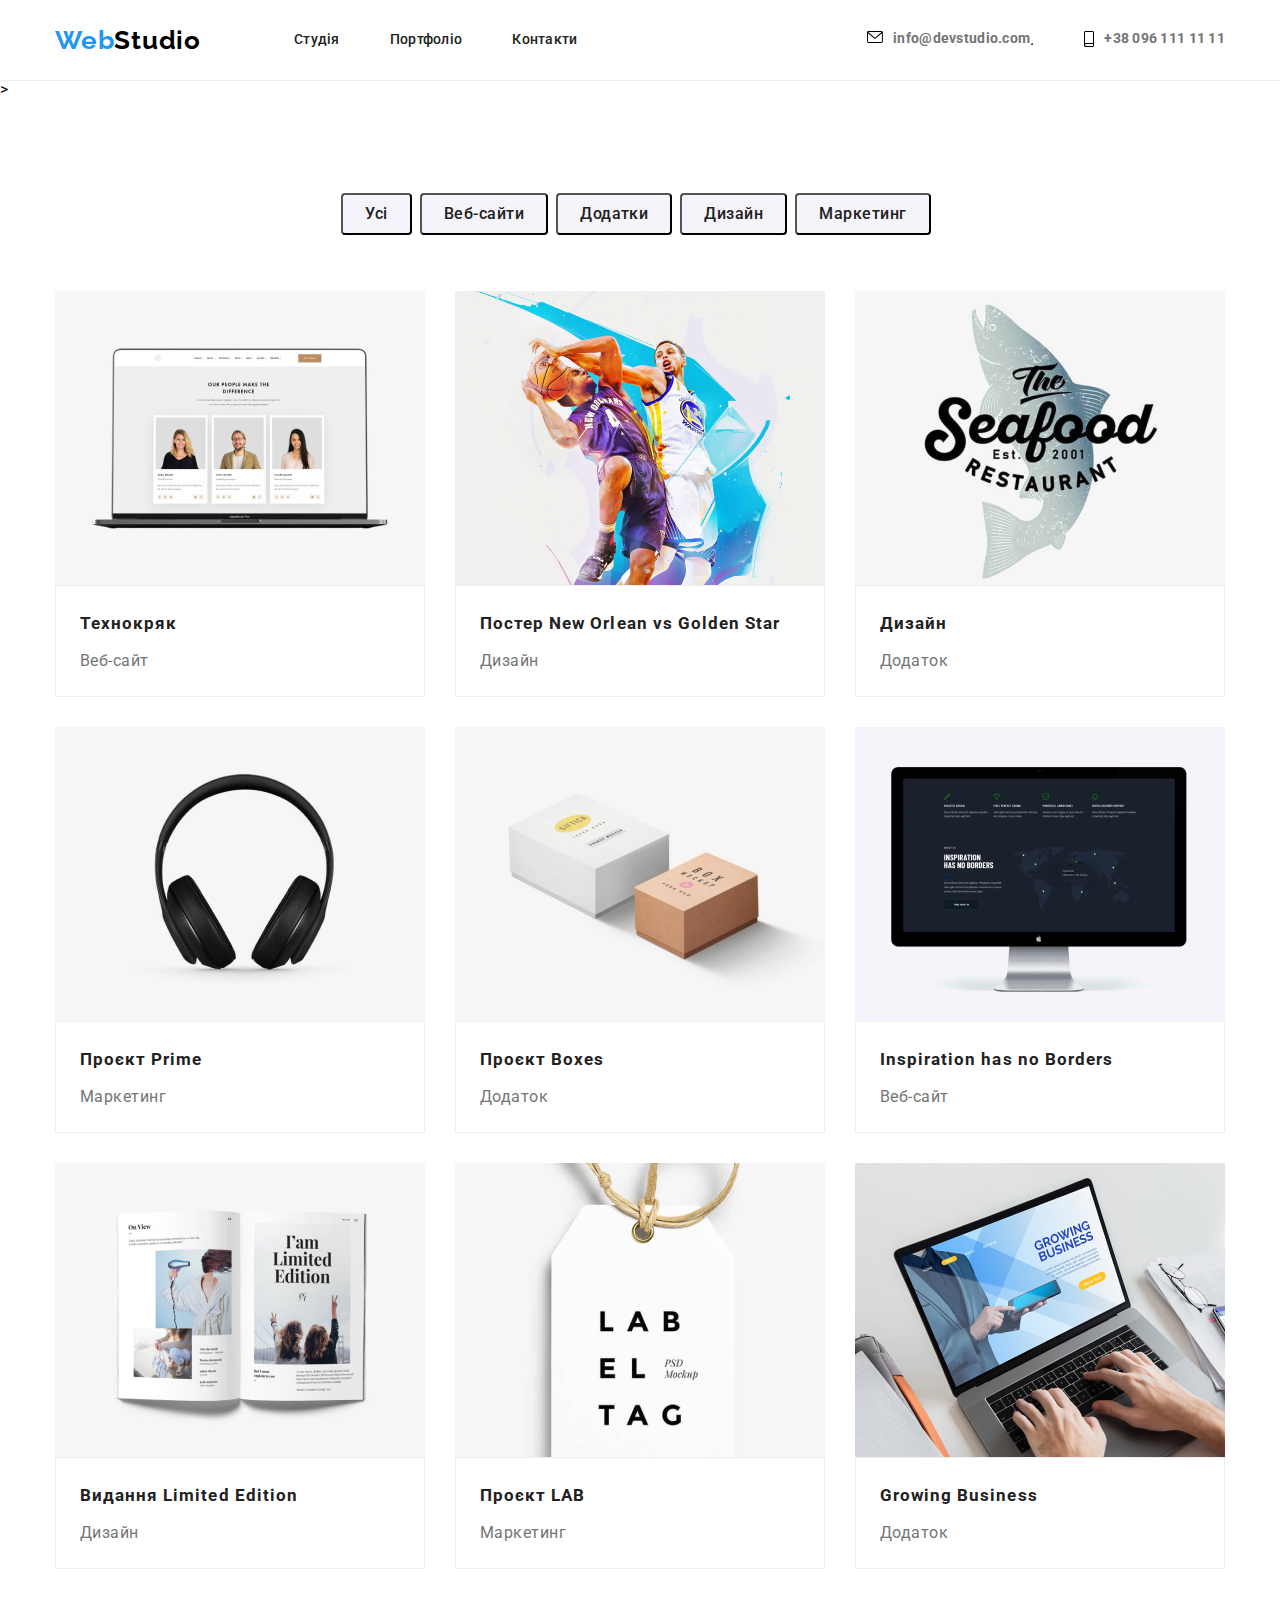
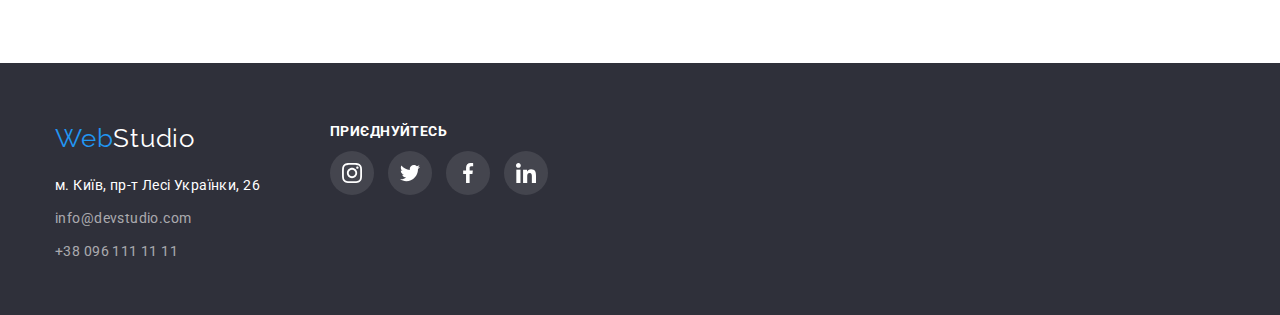
==== portfolio.html @ c585dab7 "ДЗ-5" ====
<!DOCTYPE html>
<html lang="uk">

<head>
    <meta charset="UTF-8">
    <meta http-equiv="X-UA-Compatible" content="IE=edge">
    <meta name="viewport" content="width=device-width, initial-scale=1.0">
    <title>Portfolio</title>
    <link rel="preconnect" href="https://fonts.googleapis.com">
    <link rel="preconnect" href="https://fonts.gstatic.com" crossorigin>
    <link href="https://fonts.googleapis.com/css2?family=Oleo+Script&family=Raleway:wght@700&family=Roboto:wght@400;500;700;900&display=swap" rel="stylesheet">
    <link rel="stylesheet" href="https://cdnjs.cloudflare.com/ajax/libs/modern-normalize/1.1.0/modern-normalize.min.css">
    <link rel="stylesheet" href="./css/styles.css">
</head>

<body>

    <header class="header">
        <div class="container main-nav">
            <nav class="nav">
                <a class="logo" href="./"><span class="logo-web">Web</span><span class="logo-studio">Studio</span></a>
                <ul class="site-nav">
                    <li class="list-link"><a class="link" href=" ">Студія</a></li>
                    <li class="list-link"><a class="link" href="portfolio.html ">Портфоліо</a></li>
                    <li class="list-link"><a class="link" href=" ">Контакти</a></li>
                </ul>
            </nav>
            <ul class="header-contacts">

                <li class="list-link-contacts">
                    <a class="contacts " href="mailto:info@devstudio.com "><svg class="letter" width=" 16 " height="12 "><use href="./images/icons.svg#icon-letter "></use></svg>info@devstudio.com</a> .
                </li>
                <li class="list-link-contacts">
                    <a class="contacts " href="tel:096 111 11 11 "><svg class="phone" width=" 10 " height="16 "><use href="./images/icons.svg#icon-phone "></use></svg>+38 096 111 11 11</a>
                </li>
            </ul>
        </div>
    </header>>
    </div>
    </header>

    <main>
        <section class="section">
            <div class="container">
                <!-- <h1>Our works</h1> -->
                <ul class="port-buttons">
                    <li class="list-port"><button class="button-portfolio " type="button ">Усі</button></li>
                    <li class="list-port"><button class="button-portfolio " type="button ">Веб-сайти</button></li>
                    <li class="list-port"><button class="button-portfolio " type="button ">Додатки</button></li>
                    <li class="list-port"><button class="button-portfolio " type="button ">Дизайн</button></li>
                    <li class="list-port"><button class="button-portfolio " type="button ">Маркетинг</button></li>
                </ul>
            </div>
            <div class="container">
                <ul class="card-list">
                    <li class="card-portfolio ">
                        <a href=" "><img src="./images/img.jpg " alt=" " width="370" height="294">
                            <div class="card-item">
                                <h2 class="portfolio-site ">Технокряк</h2>
                                <p class="portfolio-site-rev ">Веб-сайт</p>
                            </div>
                        </a>
                    </li>
                    <li class="card-portfolio ">
                        <a href=" "><img src="./images/img-2.jpg " alt=" " width="370" height="294">
                            <div class="card-item">
                                <h2 class="portfolio-site ">Постер New Orlean vs Golden Star</h2>
                                <p class="portfolio-site-rev ">Дизайн</p>
                            </div>
                        </a>
                    </li>
                    <li class="card-portfolio ">
                        <a href=" "><img src="./images/img-3.jpg " alt=" " width="370" height="294">
                            <div class="card-item">
                                <h2 class="portfolio-site ">Дизайн</h2>
                                <p class="portfolio-site-rev ">Додаток</p>
                            </div>
                        </a>
                    </li>
                    <li class="card-portfolio ">
                        <a href=" "><img src="./images/img-4.jpg " alt=" " width="370" height="294">
                            <div class="card-item">
                                <h2 class="portfolio-site ">Проєкт Prime</h2>
                                <p class="portfolio-site-rev ">Маркетинг</p>
                            </div>
                        </a>
                    </li>
                    <li class="card-portfolio ">
                        <a href=" "><img src="./images/img-5.jpg " alt=" " width="370 " height="294">
                            <div class="card-item">
                                <h2 class="portfolio-site ">Проєкт Boxes</h2>
                                <p class="portfolio-site-rev ">Додаток</p>
                            </div>
                        </a>
                    </li>
                    <li class="card-portfolio ">
                        <a href=" "><img src="./images/img-6.jpg " alt=" " width="370 " height="294">
                            <div class="card-item">
                                <h2 class="portfolio-site ">Inspiration has no Borders</h2>
                                <p class="portfolio-site-rev ">Веб-сайт</p>
                            </div>
                        </a>
                    </li>
                    <li class="card-portfolio ">
                        <a href=" "><img src="./images/img-7.jpg " alt=" " width="370 " height="294">
                            <div class="card-item">
                                <h2 class="portfolio-site ">Видання Limited Edition</h2>
                                <p class="portfolio-site-rev ">Дизайн</p>
                            </div>
                        </a>
                    </li>
                    <li class="card-portfolio ">
                        <a href=" "><img src="./images/img-8.jpg " alt=" " width="370 " height="294">
                            <div class="card-item">
                                <h2 class="portfolio-site ">Проєкт LAB</h2>
                                <p class="portfolio-site-rev ">Маркетинг</p>
                            </div>
                        </a>
                    </li>
                    <li class="card-portfolio ">
                        <a href=" "><img src="./images/img-9.jpg " alt=" " width="370 " height="294">
                            <div class="card-item">
                                <h2 class="portfolio-site ">Growing Business</h2>
                                <p class="portfolio-site-rev ">Додаток</p>
                            </div>
                        </a>
                    </li>
                </ul>
            </div>
        </section>
    </main>
    <footer class=" footer ">
        <div class=" container c-f">
            <div class=" f ">
                <div></div>
                <a class="logo-footer " href="#"><span class="web ">Web</span><span class="studio ">Studio</span></a>
                <address class="address ">м. Київ, пр-т Лесі Українки, 26</address>
                <a class="mail-f " href="mailto:info@devstudio.com ">info@devstudio.com</a>
                <a class="tel-f " href="tel:096 111 11 11 ">+38 096 111 11 11</a>
                </address>
            </div>
            <div class=" f">
                <h2 class=" join-title ">приєднуйтесь</h2>
                <ul class="icons-ul-f ">
                    <li class="icons-li-f ">
                        <a class="icon-link-f " href="# ">
                            <svg width="20 " height="20 "><use href="./images/icons.svg#icon-instagram "></use></svg>
                        </a>
                    </li>
                    <li class="icons-li-f ">
                        <a class="icon-link-f " href="# ">
                            <svg width="20 " height="20 "><use href="./images/icons.svg#icon-twitter "></use></svg>
                        </a>
                    </li>
                    <li class="icons-li-f ">
                        <a class="icon-link-f " href="# ">
                            <svg width="20 " height="20 ">
                        <use href="./images/icons.svg#icon-facebook "></use>
                         </svg>
                        </a>
                    </li>
                    <li class="icons-li-f ">
                        <a class="icon-link-f " href=" # ">
                            <svg width="20 " height="20 "><use href="./images/icons.svg#icon-linkedin "></use></svg>
                        </a>
                    </li>
                </ul>
            </div>
        </div>

        </div>
    </footer>
</body>

</html>
---- css/styles.css ----
/* index.html */

:root {
    --color-primary: #212121;
    --color-secondary: #757575;
    --color-main: #FFFFFF;
    --color-text-action: #2196F3;
    --color-background: #2F303A;
    --color-button-port: #F5F4FA;
    --color-client-box: #AFB1B8;
}

html {
    box-sizing: border-box;
    margin: 0 auto;
}

*,
*::before,
*::after {
    box-sizing: border-box;
}


/* reset */

body {
    font-family: "Roboto", sans-serif;
    background-color: var(--color-main);
}

li {
    list-style-type: none;
}

a {
    text-decoration-line: none;
}

ul {
    list-style: none;
    padding-left: 0;
    margin: 0;
}

h1,
h2,
h3,
h4,
h5,
h6,
p {
    margin-top: 0;
}

img {
    display: block;
    max-width: 100%;
    height: auto;
}

.section {
    padding-left: 0;
    padding-right: 0;
    padding-top: 94px;
    padding-bottom: 94px;
}

.container {
    width: 1200px;
    padding-left: 15px;
    padding-right: 15px;
    /* outline: red 2px solid; */
    margin: 0 auto;
    text-align: center;
}


/* header */

.header {
    border-bottom: 1px solid #ECECEC;
}

.main-nav {
    display: flex;
    justify-content: space-between;
    align-items: center;
    margin-bottom: 0px;
    height: 80px;
    text-align: center;
}

.nav {
    display: flex;
    align-items: center;
}

.logo {
    font-size: 26px;
    line-height: 1.19;
    font-weight: 700;
    letter-spacing: 0.03em;
    font-family: 'Raleway';
    text-decoration: none;
    display: inline-block;
    text-align: center;
    padding-top: 24px;
    padding-bottom: 24px;
    padding-left: 0;
    padding-right: 0;
    margin-right: 93px;
}

.logo-web {
    color: #2196F3;
}

.logo-studio {
    color: #000000;
}

.site-nav {
    color: var(--color-primary);
    display: flex;
    align-items: center;
}

.list-link {
    margin-right: 50px;
}

.list-link:last-child {
    margin-right: 0;
}

.link {
    color: var(--color-primary);
    font-weight: 500;
    font-size: 14px;
    line-height: 1.14;
    letter-spacing: 0.02em;
    padding-top: 32px;
    padding-bottom: 32px;
    display: block;
}

.link:hover,
.link:focus {
    color: var(--color-text-action);
}


/* контакты */

.header-contacts {
    display: flex;
}

.contacts {
    color: var(--color-secondary);
    cursor: pointer;
    font-size: 14px;
    line-height: 1.14;
    font-weight: 700;
    letter-spacing: 0.02em;
    /*  */
    width: 100%;
    display: flex;
}


/* наведение */

.contacts:hover,
.contacts:focus,
.phone:hover,
.phone:focus,
.letter:hover,
.letter:focus {
    color: var(--color-text-action);
    fill: var(--color-text-action);
    cursor: pointer;
}

.list-link-contacts {
    display: flex;
    margin-right: 50px;
}

.phone,
.letter {
    margin-right: 10px;
}


/* .hover-cont {
    color: var(--color-text-action)
} */

.list-link-contacts:last-child {
    margin-right: 0;
}

.icon {
    margin-right: 10px;
}

.list-link-contacts .icon {
    margin-right: 10px;
}


/* .list-link-contacts .icon:hover,
 .list-link-contacts .icon:focus {
     color: var(--color-text-action)
 } */


/* hero section */

.hero {
    width: 1600px;
    align-items: center;
    margin: 0 auto;
    padding-top: 200px;
    padding-bottom: 200px;
    text-align: center;
    display: block;
    background-image: linear-gradient(rgba(47, 48, 58, 0.4), rgba(47, 48, 58, 0.4)), url(../images/hero.jpg);
    background-repeat: no-repeat;
    background-position: center;
    background-size: cover;
}

.hero-title {
    color: var(--color-main);
    font-weight: 900;
    font-size: 44px;
    line-height: 1.36;
    letter-spacing: 0.06em;
    text-transform: uppercase;
    text-align: center;
    width: 696px;
    margin: 0 auto;
}

.button-index {
    background-color: var(--color-text-action);
    color: var(--color-main);
    box-shadow: 0px 4px 4px rgba(0, 0, 0, 0.15);
    border-radius: 4px;
    cursor: pointer;
    font-weight: 700;
    font-size: 16px;
    line-height: 1.88;
    font-family: inherit;
    letter-spacing: 0.06em;
    /*  */
    width: 216px;
    height: 50px;
    align-items: center;
    padding: 10px, 32px;
    margin-top: 30px;
    margin: 0 auto;
}


/* модальне вікно */

.backdrop {
    position: fixed;
    background-color: rgba(0, 0, 0, 0.2);
    width: 100%;
    height: 100%;
    top: 0;
    left: 0;
}

.backdrop .is-hidden {
    opacity: 0;
    pointer-events: none;
}

.modal {
    position: absolute;
    top: 50%;
    left: 50%;
    transform: translate(-50%, -50%);
    min-width: 528px;
    min-height: 581px;
    box-shadow: 0px 1px 3px rgba(0, 0, 0, 0.12), 0px 1px 1px rgba(0, 0, 0, 0.14), 0px 2px 1px rgba(0, 0, 0, 0.2);
    border-radius: 4px;
    background-color: #FFFFFF;
}

.modal-button {
    position: absolute;
    top: 8px;
    right: 8px;
    border-radius: 50%;
    background: #FFFFFF;
    border: 1px solid rgba(0, 0, 0, 0.1)
}

.modal-svg {}


/* преимущества */

.advantage {
    padding-bottom: 0;
}

.adv-list {
    display: flex;
    justify-content: center;
    text-align: left;
}

.adv-li {
    margin-right: 30px;
    width: 270px;
}

.adv-box {
    width: 270px;
    height: 120px;
    background-color: var(--color-button-port);
    display: flex;
    align-items: center;
    background-position: center center;
    margin-bottom: 30px;
    padding-left: 102px;
}

.adv-icon {
    align-items: center;
    background-position: center;
}

.advantage-title {
    color: var(--color-primary);
    font-size: 14px;
    line-height: 1.14;
    letter-spacing: 0.03em;
    text-transform: uppercase;
}

.advantage-p {
    color: var(--color-secondary);
    font-size: 14px;
    line-height: 1.71;
    letter-spacing: 0.03em;
    text-align: left;
}


/* чим ми займаємось */

.our-activities {
    color: var(--color-primary);
    font-size: 36px;
    line-height: 1.16;
    letter-spacing: 0.03em;
    margin-bottom: 50px;
    text-align: center;
}

.act-list {
    display: flex;
    justify-content: space-between;
    align-items: center;
    gap: 30px;
}

.act-container {
    position: relative;
}

.adv-list-item {}

.act-div {
    position: absolute;
    bottom: 0%;
    left: 0%;
    width: 100%;
    height: 70px;
    background-color: rgba(47, 48, 58, 0.8);
}

.act-text {
    font-style: normal;
    font-weight: 700;
    font-size: 14px;
    line-height: 1.14;
    text-align: center;
    letter-spacing: 0.03em;
    text-transform: uppercase;
    color: #FFFFFF;
    align-items: center;
    padding-top: 27px;
}


/* .act-list-item {} */

.act-list-item :last-child {
    margin-left: 0px;
}


/* наша команда */

.team {
    background-color: var(--color-button-port);
}

.our-team {
    color: var(--color-primary);
    font-size: 36px;
    line-height: 1.16;
    text-align: center;
    letter-spacing: 0.03em;
    margin-bottom: 50px;
}

.container .ourteam {
    display: flex;
    gap: 30px;
    width: 270;
    justify-content: space-between;
}

.card {
    background-color: var(--color-main);
    border-radius: 0px 0px 4px 4px;
    box-shadow: 0px 1px 3px rgba(0, 0, 0, 0.12), 0px 1px 1px rgba(0, 0, 0, 0.14), 0px 2px 1px rgba(0, 0, 0, 0.2);
}

.card:hover,
.card:focus {
    /* box-shadow: 0px 1px 3px rgba(0, 0, 0, 0.12), 0px 1px 1px rgba(0, 0, 0, 0.14), 0px 2px 1px rgba(0, 0, 0, 0.2); */
}

.card-text {
    padding-top: 30px;
    margin-bottom: 30px;
}

.team-member {
    color: var(--color-primary);
    border-radius: 1px;
    font-weight: 500;
    font-size: 16px;
    line-height: 1.18;
    text-align: center;
    letter-spacing: 0.03em;
    margin-bottom: 10px;
}

.specification {
    color: var(--color-secondary);
    font-size: 16px;
    line-height: 1.18;
    text-align: center;
    letter-spacing: 0.03em;
    margin-bottom: 16px;
}


/* social media */

.icons-ul {
    display: inline-flex;
    justify-content: center;
    gap: 10px;
}

.icons-li {
    display: inline-flex;
    width: 44px;
    height: 44px;
    background-color: var(--color-main);
}

.icon-link {
    display: inline-flex;
    fill: var(--color-client-box);
    align-items: center;
    justify-content: center;
    width: 100%;
    height: 100%;
    background-color: var(--color-main);
    border-radius: 50%;
}

.icon-team {}

.icon-link:hover,
.icon-link:focus {
    fill: var(--color-main);
    background-color: var(--color-text-action);
}


/* постійні клієнти */

.clients-title {
    font-style: normal;
    font-weight: 700;
    font-size: 36px;
    line-height: 1.17;
    text-align: center;
    letter-spacing: 0.03em;
    margin-bottom: 50px;
}

.cliets-list {
    display: flex;
    gap: 30px;
}

.client-box {
    width: 170px;
    height: 92px;
    cursor: pointer;
}

.button-icon {
    border: 1px solid var(--color-client-box);
    border-radius: 4px;
    background-color: var(--color-main);
    fill: #AFB1B8;
    width: inherit;
    height: inherit;
    cursor: pointer;
}

.button-icon:hover,
.button-icon:focus {
    border: 1px solid var(--color-text-action);
    border-radius: 4px;
    fill: var(--color-text-action);
    cursor: pointer;
}


/* ФУТЕР */

footer {
    background: var(--color-background);
    height: 252px;
    padding-top: 60px;
    padding-bottom: 60px;
    text-align: left;
    display: flex;
}

.f {
    text-align: left;
    margin-bottom: 9px;
    display: inline-flex;
    flex-direction: column;
    text-align: left;
    margin-right: 70px;
}

.c-f {
    display: flex;
    justify-content: flex-start;
}

.logo-footer {
    font-family: 'Raleway';
    font-size: 26px;
    line-height: 1.19;
    letter-spacing: 0.03em;
    text-decoration: none;
    /*  */
    display: flex;
    margin-bottom: 20px;
}

.web {
    color: #2196F3;
}

.studio {
    color: #FFFFFF;
}

.address {
    color: var(--color-main);
    text-decoration: none;
    font-weight: 400;
    font-size: 14px;
    line-height: 1.71;
    letter-spacing: 0.03em;
    font-style: normal;
    margin-bottom: 9px;
}

.mail-f {
    color: rgba(255, 255, 255, 0.6);
    text-decoration: none;
    font-size: 14px;
    line-height: 1.71;
    letter-spacing: 0.03em;
    margin-bottom: 9px;
}

.tel-f {
    color: rgba(255, 255, 255, 0.6);
    text-decoration: none;
    font-size: 14px;
    line-height: 1.71;
    letter-spacing: 0.03em;
    margin-bottom: 9px;
}


/* social media */

.join {
    display: flex;
    flex-direction: column;
    gap: 10px;
}

.join-title {
    font-style: normal;
    font-weight: 700;
    font-size: 14px;
    line-height: 1.17;
    letter-spacing: 0.03em;
    color: var(--color-main);
    text-transform: uppercase;
}

.icon-ul-f {
    display: inline-flex;
    align-items: center;
    gap: 10px;
    justify-content: center;
    flex-direction: row;
    padding: 0;
}

.icons-li-f {
    display: inline-flex;
    width: 44px;
    height: 44px;
    background-color: var(--color-background);
    margin-right: 10px;
}

.icon-link-f {
    display: inline-flex;
    fill: var(--color-main);
    align-items: center;
    justify-content: center;
    width: 100%;
    height: 100%;
    background-color: rgba(255, 255, 255, 0.1);
    border-radius: 50%;
}

.icon-link-f:hover,
.icon-link-f:focus {
    fill: var(--color-main);
    background-color: var(--color-text-action);
}


/* portfolio.html */


/* кнопки портфолио */

.port-buttons {
    display: flex;
    flex-direction: center;
    justify-content: center;
    margin-bottom: 56px;
}

.list-port {
    margin-right: 8px;
}

.button-portfolio {
    color: var(--color-primary);
    font-weight: 500;
    font-size: 16px;
    line-height: 1.62;
    letter-spacing: 0.03em;
    font-family: inherit;
    border-radius: 4px;
    background-color: #F5F4FA;
    padding-top: 6px;
    padding-bottom: 6px;
    padding-left: 22px;
    padding-right: 22px;
}

.button-portfolio:hover,
.button-portfolio:focus {
    background-color: var(--color-text-action);
    color: var(--color-button-port);
    cursor: pointer;
    box-shadow: 0px 3px 1px rgba(0, 0, 0, 0.1), 0px 1px 2px rgba(0, 0, 0, 0.08), 0px 2px 2px rgba(0, 0, 0, 0.12);
}


/* сайты */

.card-list {
    display: flex;
    flex-wrap: wrap;
    gap: 30px;
    align-items: left;
}

.card-portfolio {
    background: #FFFFFF;
    width: 370px;
    width: calc((100% - 60px)/ 3);
    border: 1px #EEEEEE;
}

.card-portfolio:nth-child(3n) {
    margin-right: 0;
}

.card-portfolio:hover,
.card-portfolio:focus {
    box-shadow: 0px 1px 1px rgba(0, 0, 0, 0.12), 0px 4px 4px rgba(0, 0, 0, 0.06), 1px 4px 6px rgba(0, 0, 0, 0.16);
}

.card-item {
    padding-left: 24px;
    padding-right: 22px;
    padding-top: 20px;
    padding-bottom: 20px;
    border: 1px solid #EEEEEE;
    text-align: left;
    display: flex;
    flex-direction: column;
}

.portfolio-site {
    color: var(--color-primary);
    font-style: normal;
    font-size: 17.3px;
    line-height: 2;
    letter-spacing: 0.06em;
    text-align: left;
    font-weight: 700;
    width: 322px;
    height: 36px;
    margin-bottom: 4px;
}

.portfolio-site-rev {
    color: var(--color-secondary);
    font-size: 16px;
    line-height: 1.87;
    letter-spacing: 0.03em;
    font-weight: 400;
    margin-bottom: 0px;
}
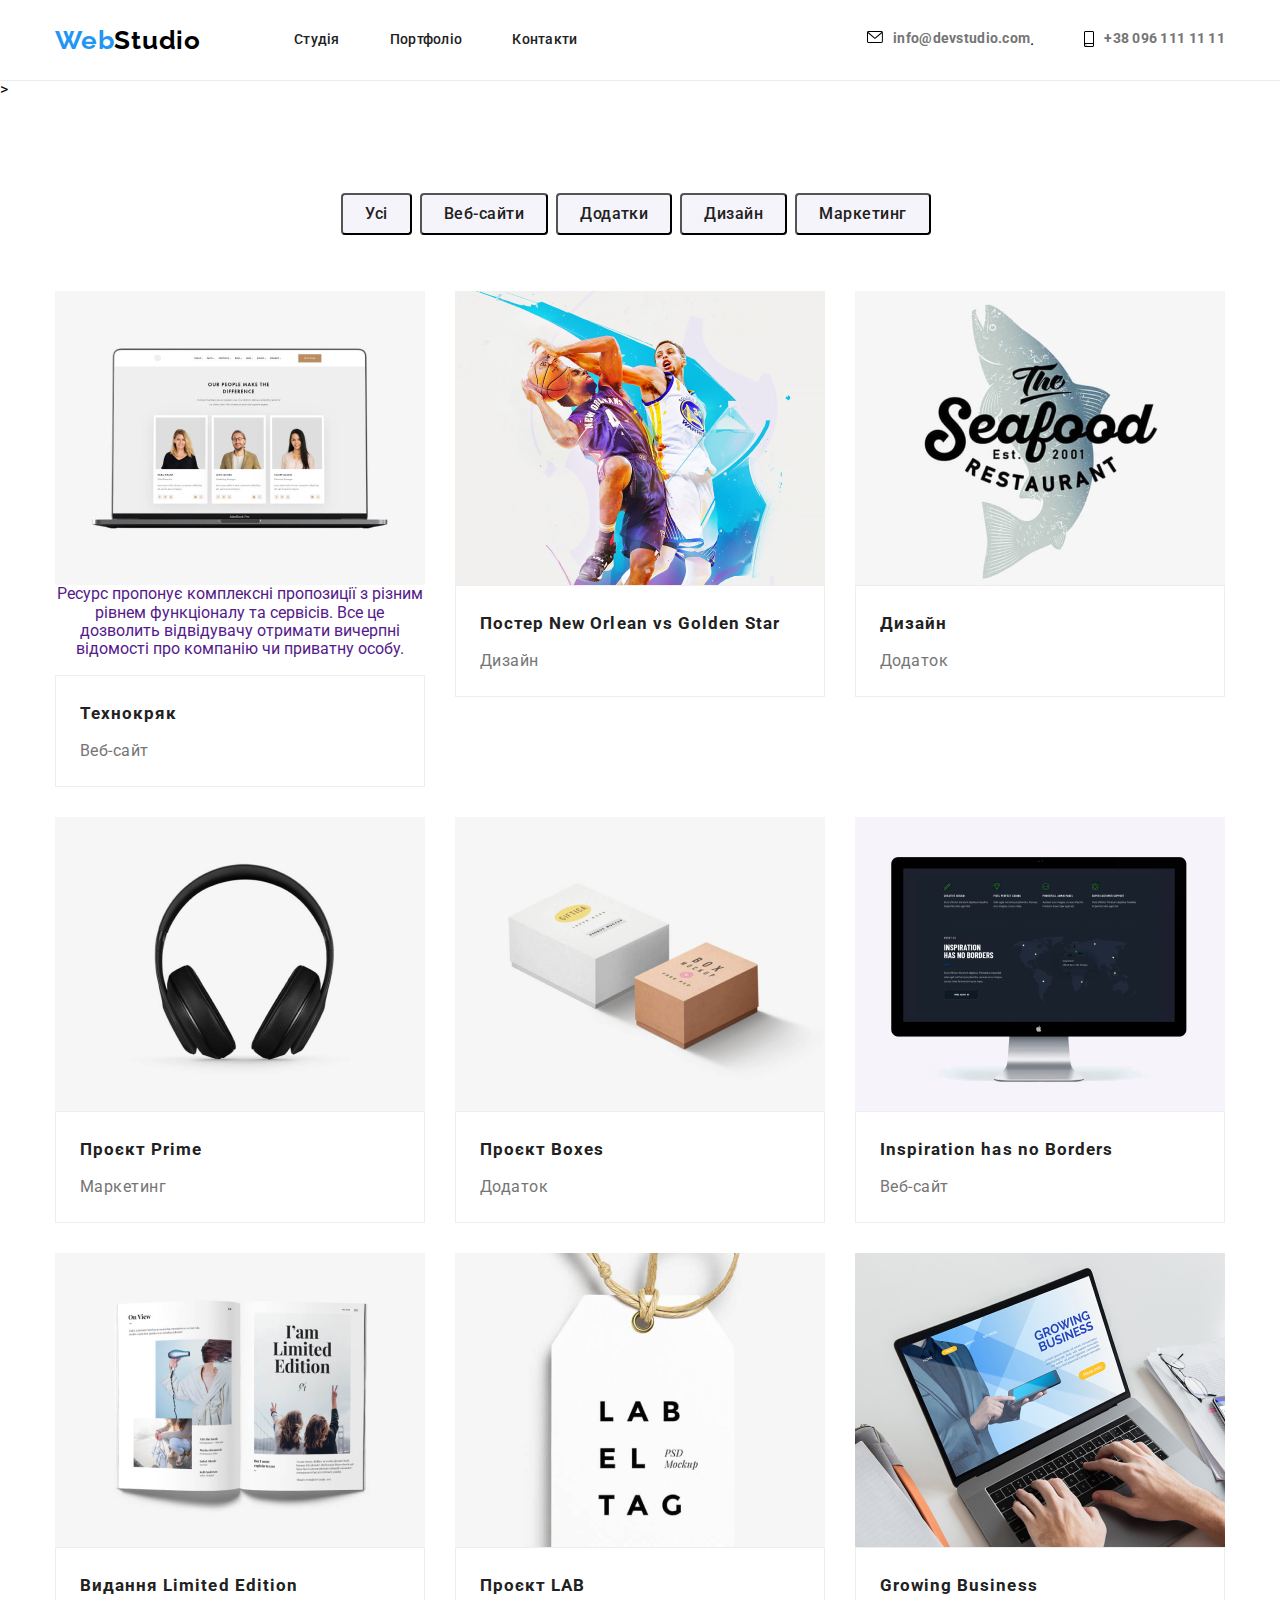
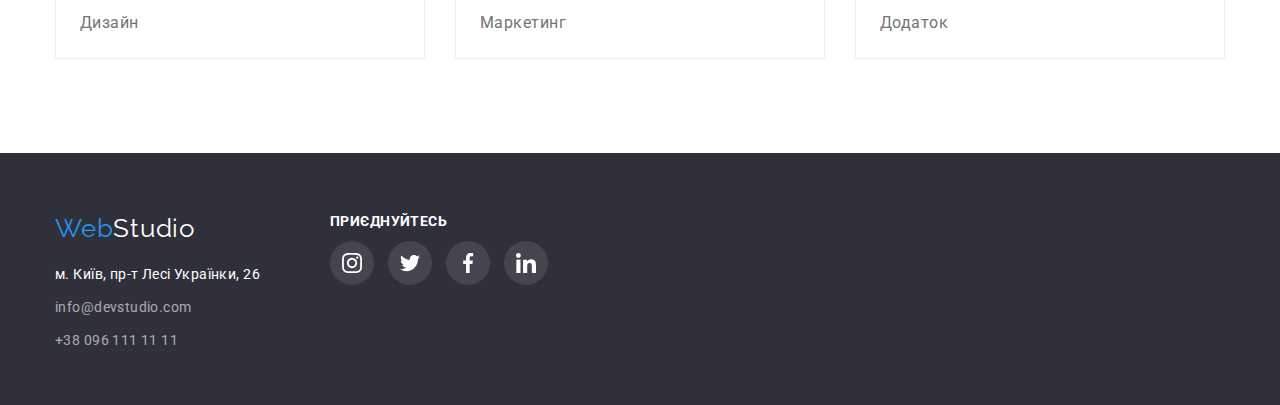
==== commit c46e054c: "кнопка в модалке" ====
--- a/portfolio.html
+++ b/portfolio.html
@@ -54,7 +54,8 @@
             <div class="container">
                 <ul class="card-list">
                     <li class="card-portfolio ">
-                        <a href=" "><img src="./images/img.jpg " alt=" " width="370" height="294">
+                        <a class="card-img" href=""><img src="./images/img.jpg " alt=" " width="370" height="294">
+                            <p class="window">Ресурс пропонує комплексні пропозиції з різним рівнем функціоналу та сервісів. Все це дозволить відвідувачу отримати вичерпні відомості про компанію чи приватну особу.</p>
                             <div class="card-item">
                                 <h2 class="portfolio-site ">Технокряк</h2>
                                 <p class="portfolio-site-rev ">Веб-сайт</p>
--- a/css/styles.css
+++ b/css/styles.css
@@ -143,6 +143,9 @@
     padding-top: 32px;
     padding-bottom: 32px;
     display: block;
+    transition-property: color;
+    transition-duration: 250ms;
+    transition-timing-function: cubic-bezier(0.4, 0, 0.2, 1);
 }
 
 .link:hover,
@@ -167,6 +170,9 @@
     /*  */
     width: 100%;
     display: flex;
+    transition-property: color;
+    transition-duration: 250ms;
+    transition-timing-function: cubic-bezier(0.4, 0, 0.2, 1);
 }
 
 
@@ -191,12 +197,11 @@
 .phone,
 .letter {
     margin-right: 10px;
-}
-
-
-/* .hover-cont {
-    color: var(--color-text-action)
-} */
+    transition-property: color fill;
+    transition-duration: 250ms;
+    transition-timing-function: cubic-bezier(0.4, 0, 0.2, 1);
+    transition: fill 250ms cubic-bezier(0.4, 0, 0.2, 1);
+}
 
 .list-link-contacts:last-child {
     margin-right: 0;
@@ -209,12 +214,6 @@
 .list-link-contacts .icon {
     margin-right: 10px;
 }
-
-
-/* .list-link-contacts .icon:hover,
- .list-link-contacts .icon:focus {
-     color: var(--color-text-action)
- } */
 
 
 /* hero section */
@@ -270,14 +269,14 @@
 
 .backdrop {
     position: fixed;
-    background-color: rgba(0, 0, 0, 0.2);
+    top: 0;
+    left: 0;
     width: 100%;
     height: 100%;
-    top: 0;
-    left: 0;
-}
-
-.backdrop .is-hidden {
+    background-color: rgba(0, 0, 0, 0.2);
+}
+
+.backdrop.is-hidden {
     opacity: 0;
     pointer-events: none;
 }
@@ -289,18 +288,26 @@
     transform: translate(-50%, -50%);
     min-width: 528px;
     min-height: 581px;
-    box-shadow: 0px 1px 3px rgba(0, 0, 0, 0.12), 0px 1px 1px rgba(0, 0, 0, 0.14), 0px 2px 1px rgba(0, 0, 0, 0.2);
-    border-radius: 4px;
-    background-color: #FFFFFF;
+    /* box-shadow: 0px 1px 3px rgba(0, 0, 0, 0.12), 0px 1px 1px rgba(0, 0, 0, 0.14), 0px 2px 1px rgba(0, 0, 0, 0.2);
+    border-radius: 4px; */
+    background-color: var(--color-main);
 }
 
 .modal-button {
     position: absolute;
-    top: 8px;
-    right: 8px;
+    top: 7px;
+    right: 7px;
+    width: 30px;
+    height: 30px;
     border-radius: 50%;
-    background: #FFFFFF;
-    border: 1px solid rgba(0, 0, 0, 0.1)
+    background-color: var(--color-main);
+    /* background-color: black; */
+    border: 1px solid rgba(0, 0, 0, 0.1);
+    cursor: pointer;
+    background-image: url('../images/icon-close.svg');
+    background-repeat: no-repeat;
+    background-size: cover;
+    background-position: center;
 }
 
 .modal-svg {}
@@ -390,7 +397,6 @@
 }
 
 .act-text {
-    font-style: normal;
     font-weight: 700;
     font-size: 14px;
     line-height: 1.14;
@@ -493,6 +499,9 @@
     height: 100%;
     background-color: var(--color-main);
     border-radius: 50%;
+    transition-property: color fill;
+    transition-duration: 250ms;
+    transition-timing-function: cubic-bezier(0.4, 0, 0.2, 1);
 }
 
 .icon-team {}
@@ -535,6 +544,9 @@
     width: inherit;
     height: inherit;
     cursor: pointer;
+    transition-property: color fill;
+    transition-duration: 250ms;
+    transition-timing-function: cubic-bezier(0.4, 0, 0.2, 1);
 }
 
 .button-icon:hover,
@@ -664,6 +676,9 @@
     height: 100%;
     background-color: rgba(255, 255, 255, 0.1);
     border-radius: 50%;
+    transition-property: color fill;
+    transition-duration: 250ms;
+    transition-timing-function: cubic-bezier(0.4, 0, 0.2, 1);
 }
 
 .icon-link-f:hover,
@@ -702,6 +717,9 @@
     padding-bottom: 6px;
     padding-left: 22px;
     padding-right: 22px;
+    transition-property: color, background-colo;
+    transition-duration: 250ms;
+    transition-timing-function: cubic-bezier(0.4, 0, 0.2, 1);
 }
 
 .button-portfolio:hover,
@@ -727,10 +745,19 @@
     width: 370px;
     width: calc((100% - 60px)/ 3);
     border: 1px #EEEEEE;
+    transition-property: box-shadow;
+    transition-duration: 250ms;
+    transition-timing-function: cubic-bezier(0.4, 0, 0.2, 1);
 }
 
 .card-portfolio:nth-child(3n) {
-    margin-right: 0;
+    margin-right: 0px;
+}
+
+.card-img {}
+
+.window {
+    transform: translateY();
 }
 
 .card-portfolio:hover,
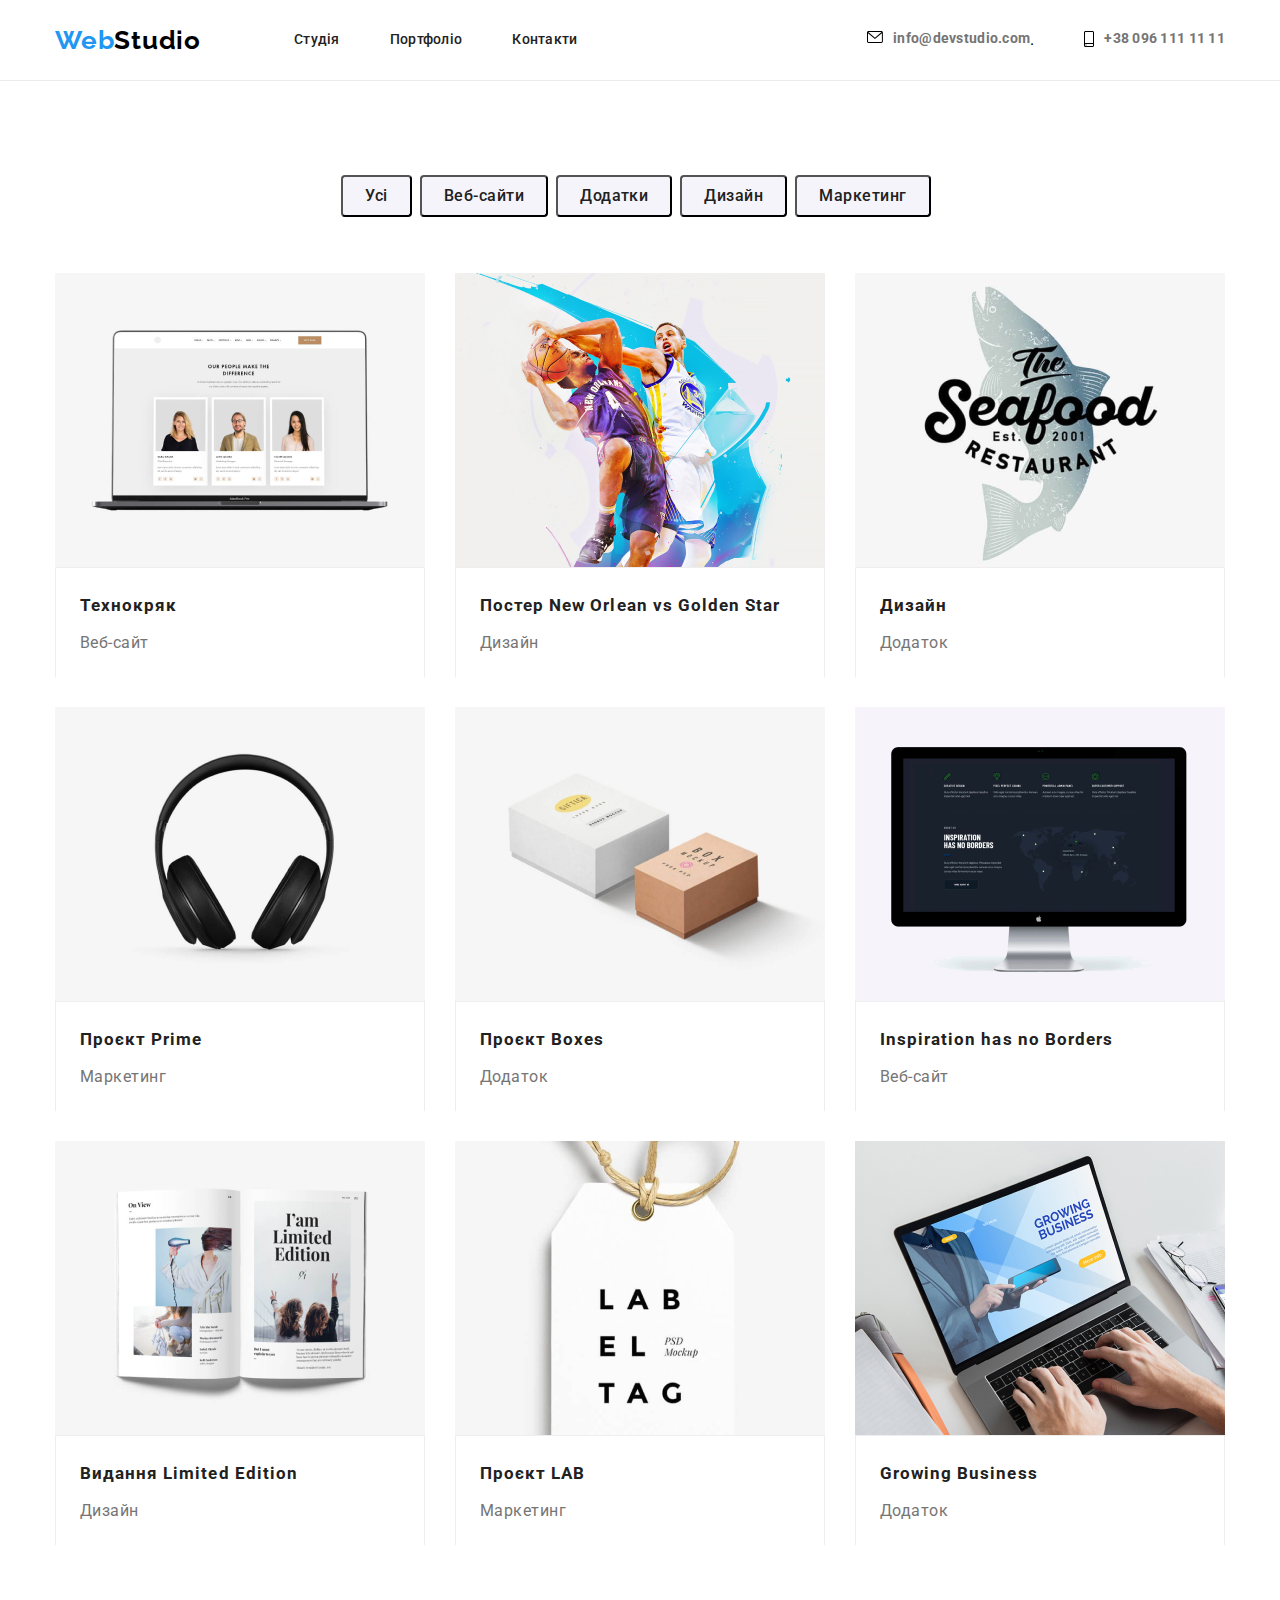
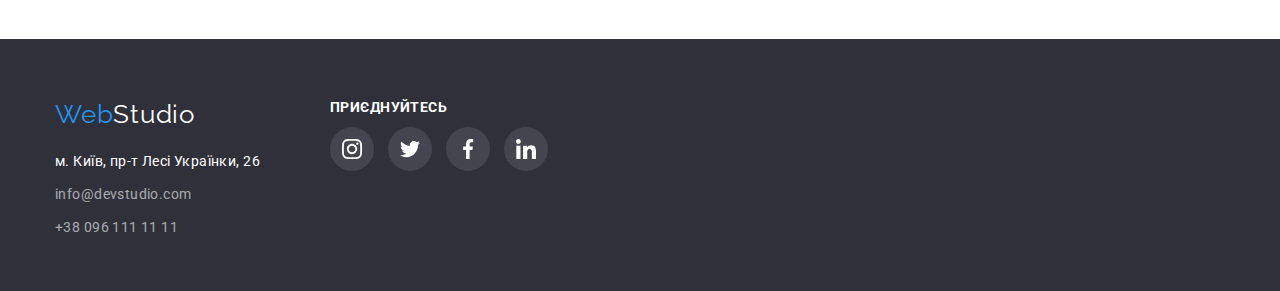
==== commit b61c88af: "ДЗ-5" ====
--- a/portfolio.html
+++ b/portfolio.html
@@ -21,7 +21,7 @@
                 <a class="logo" href="./"><span class="logo-web">Web</span><span class="logo-studio">Studio</span></a>
                 <ul class="site-nav">
                     <li class="list-link"><a class="link" href=" ">Студія</a></li>
-                    <li class="list-link"><a class="link" href="portfolio.html ">Портфоліо</a></li>
+                    <li class="list-link"><a class="link current" href="portfolio.html ">Портфоліо</a></li>
                     <li class="list-link"><a class="link" href=" ">Контакти</a></li>
                 </ul>
             </nav>
@@ -35,7 +35,7 @@
                 </li>
             </ul>
         </div>
-    </header>>
+    </header>
     </div>
     </header>
 
@@ -54,73 +54,78 @@
             <div class="container">
                 <ul class="card-list">
                     <li class="card-portfolio ">
-                        <a class="card-img" href=""><img src="./images/img.jpg " alt=" " width="370" height="294">
-                            <p class="window">Ресурс пропонує комплексні пропозиції з різним рівнем функціоналу та сервісів. Все це дозволить відвідувачу отримати вичерпні відомості про компанію чи приватну особу.</p>
-                            <div class="card-item">
-                                <h2 class="portfolio-site ">Технокряк</h2>
-                                <p class="portfolio-site-rev ">Веб-сайт</p>
-                            </div>
+                        <div>
+                            <a href=" "><img class="card-img " src="./images/img.jpg " alt=" " width="370 " height="294 "></div>
+                        <div class="card-overlay ">
+                            <div class=" card-thumb ">
+                                <p class="card-text ">Ресурс пропонує комплексні пропозиції з різним рівнем функціоналу та сервісів. Все це дозволить відвідувачу отримати вичерпні відомості про компанію чи приватну особу. </div>
+                            </p>
+                        </div>
+                        <div class=" card-item ">
+                            <h2 class="portfolio-site ">Технокряк</h2>
+                            <p class="portfolio-site-rev ">Веб-сайт</p>
+                        </div>
                         </a>
                     </li>
                     <li class="card-portfolio ">
-                        <a href=" "><img src="./images/img-2.jpg " alt=" " width="370" height="294">
-                            <div class="card-item">
+                        <a href=" "><img src="./images/img-2.jpg " alt=" " width="370 " height="294 ">
+                            <div class="card-item ">
                                 <h2 class="portfolio-site ">Постер New Orlean vs Golden Star</h2>
                                 <p class="portfolio-site-rev ">Дизайн</p>
                             </div>
                         </a>
                     </li>
                     <li class="card-portfolio ">
-                        <a href=" "><img src="./images/img-3.jpg " alt=" " width="370" height="294">
-                            <div class="card-item">
+                        <a href=" "><img src="./images/img-3.jpg " alt=" " width="370 " height="294 ">
+                            <div class="card-item ">
                                 <h2 class="portfolio-site ">Дизайн</h2>
                                 <p class="portfolio-site-rev ">Додаток</p>
                             </div>
                         </a>
                     </li>
                     <li class="card-portfolio ">
-                        <a href=" "><img src="./images/img-4.jpg " alt=" " width="370" height="294">
-                            <div class="card-item">
+                        <a href=" "><img src="./images/img-4.jpg " alt=" " width="370 " height="294 ">
+                            <div class="card-item ">
                                 <h2 class="portfolio-site ">Проєкт Prime</h2>
                                 <p class="portfolio-site-rev ">Маркетинг</p>
                             </div>
                         </a>
                     </li>
                     <li class="card-portfolio ">
-                        <a href=" "><img src="./images/img-5.jpg " alt=" " width="370 " height="294">
-                            <div class="card-item">
+                        <a href=" "><img src="./images/img-5.jpg " alt=" " width="370 " height="294 ">
+                            <div class="card-item ">
                                 <h2 class="portfolio-site ">Проєкт Boxes</h2>
                                 <p class="portfolio-site-rev ">Додаток</p>
                             </div>
                         </a>
                     </li>
                     <li class="card-portfolio ">
-                        <a href=" "><img src="./images/img-6.jpg " alt=" " width="370 " height="294">
-                            <div class="card-item">
+                        <a href=" "><img src="./images/img-6.jpg " alt=" " width="370 " height="294 ">
+                            <div class="card-item ">
                                 <h2 class="portfolio-site ">Inspiration has no Borders</h2>
                                 <p class="portfolio-site-rev ">Веб-сайт</p>
                             </div>
                         </a>
                     </li>
                     <li class="card-portfolio ">
-                        <a href=" "><img src="./images/img-7.jpg " alt=" " width="370 " height="294">
-                            <div class="card-item">
+                        <a href=" "><img src="./images/img-7.jpg " alt=" " width="370 " height="294 ">
+                            <div class="card-item ">
                                 <h2 class="portfolio-site ">Видання Limited Edition</h2>
                                 <p class="portfolio-site-rev ">Дизайн</p>
                             </div>
                         </a>
                     </li>
                     <li class="card-portfolio ">
-                        <a href=" "><img src="./images/img-8.jpg " alt=" " width="370 " height="294">
-                            <div class="card-item">
+                        <a href=" "><img src="./images/img-8.jpg " alt=" " width="370 " height="294 ">
+                            <div class="card-item ">
                                 <h2 class="portfolio-site ">Проєкт LAB</h2>
                                 <p class="portfolio-site-rev ">Маркетинг</p>
                             </div>
                         </a>
                     </li>
                     <li class="card-portfolio ">
-                        <a href=" "><img src="./images/img-9.jpg " alt=" " width="370 " height="294">
-                            <div class="card-item">
+                        <a href=" "><img src="./images/img-9.jpg " alt=" " width="370 " height="294 ">
+                            <div class="card-item ">
                                 <h2 class="portfolio-site ">Growing Business</h2>
                                 <p class="portfolio-site-rev ">Додаток</p>
                             </div>
@@ -131,16 +136,16 @@
         </section>
     </main>
     <footer class=" footer ">
-        <div class=" container c-f">
+        <div class=" container c-f ">
             <div class=" f ">
                 <div></div>
-                <a class="logo-footer " href="#"><span class="web ">Web</span><span class="studio ">Studio</span></a>
+                <a class="logo-footer " href="# "><span class="web ">Web</span><span class="studio ">Studio</span></a>
                 <address class="address ">м. Київ, пр-т Лесі Українки, 26</address>
                 <a class="mail-f " href="mailto:info@devstudio.com ">info@devstudio.com</a>
                 <a class="tel-f " href="tel:096 111 11 11 ">+38 096 111 11 11</a>
                 </address>
             </div>
-            <div class=" f">
+            <div class=" f ">
                 <h2 class=" join-title ">приєднуйтесь</h2>
                 <ul class="icons-ul-f ">
                     <li class="icons-li-f ">
--- a/css/styles.css
+++ b/css/styles.css
@@ -1,6 +1,6 @@
 /* index.html */
 
-:root {
+ :root {
     --color-primary: #212121;
     --color-secondary: #757575;
     --color-main: #FFFFFF;
@@ -135,6 +135,7 @@
 }
 
 .link {
+    position: relative;
     color: var(--color-primary);
     font-weight: 500;
     font-size: 14px;
@@ -152,6 +153,32 @@
 .link:focus {
     color: var(--color-text-action);
 }
+
+.current::after {
+    position: absolute;
+    left: 0;
+    bottom: 0;
+    content: '';
+    width: 100%;
+    height: 4px;
+    background-color: var(--color-text-action);
+    transition: 250ms cubic-bezier(0.4, 0, 0.2, 1);
+    transform: scale(0%);
+}
+
+.link:hover::after,
+.link:focus::after {
+    transform: scale(100%);
+    transition: 250ms cubic-bezier(0.4, 0, 0.2, 1);
+}
+
+.link.current {}
+
+
+/* .current {
+    transition: 250ms cubic-bezier(0.4, 0, 0.2, 1);
+    transform: scale(0%);
+} */
 
 
 /* контакты */
@@ -741,8 +768,10 @@
 }
 
 .card-portfolio {
+    position: relative;
+    overflow: hidden;
     background: #FFFFFF;
-    width: 370px;
+    height: 404px;
     width: calc((100% - 60px)/ 3);
     border: 1px #EEEEEE;
     transition-property: box-shadow;
@@ -754,15 +783,49 @@
     margin-right: 0px;
 }
 
-.card-img {}
-
-.window {
-    transform: translateY();
-}
-
-.card-portfolio:hover,
-.card-portfolio:focus {
+.card-img {
+    overflow: hidden;
+}
+
+.card-overlay {
+    position: absolute;
+    top: 0;
+    left: 0;
+    width: 100%;
+    height: 294px;
+    background-color: rgba(33, 150, 243, 0.9);
+    transform: translateY(140%);
+    transition: 250ms cubic-bezier(0.4, 0, 0.2, 1);
+}
+
+.card-portfolio:hover .card-overlay {
     box-shadow: 0px 1px 1px rgba(0, 0, 0, 0.12), 0px 4px 4px rgba(0, 0, 0, 0.06), 1px 4px 6px rgba(0, 0, 0, 0.16);
+    transform: translateY(0%);
+}
+
+.card-thumb {
+    position: absolute;
+    display: flex;
+    top: 40%;
+    left: 50%;
+    transform: translate(-50%, -50%);
+    opacity: 1;
+    width: 322px;
+    height: 168px;
+    padding-top: 0;
+    padding-left: 24px;
+    padding-bottom: 0;
+    padding-right: 24px;
+}
+
+.card-text {
+    font-style: normal;
+    font-weight: 400;
+    font-size: 18px;
+    line-height: 1.56;
+    letter-spacing: 0.03em;
+    color: #FFFFFF;
+    text-align: left;
 }
 
 .card-item {
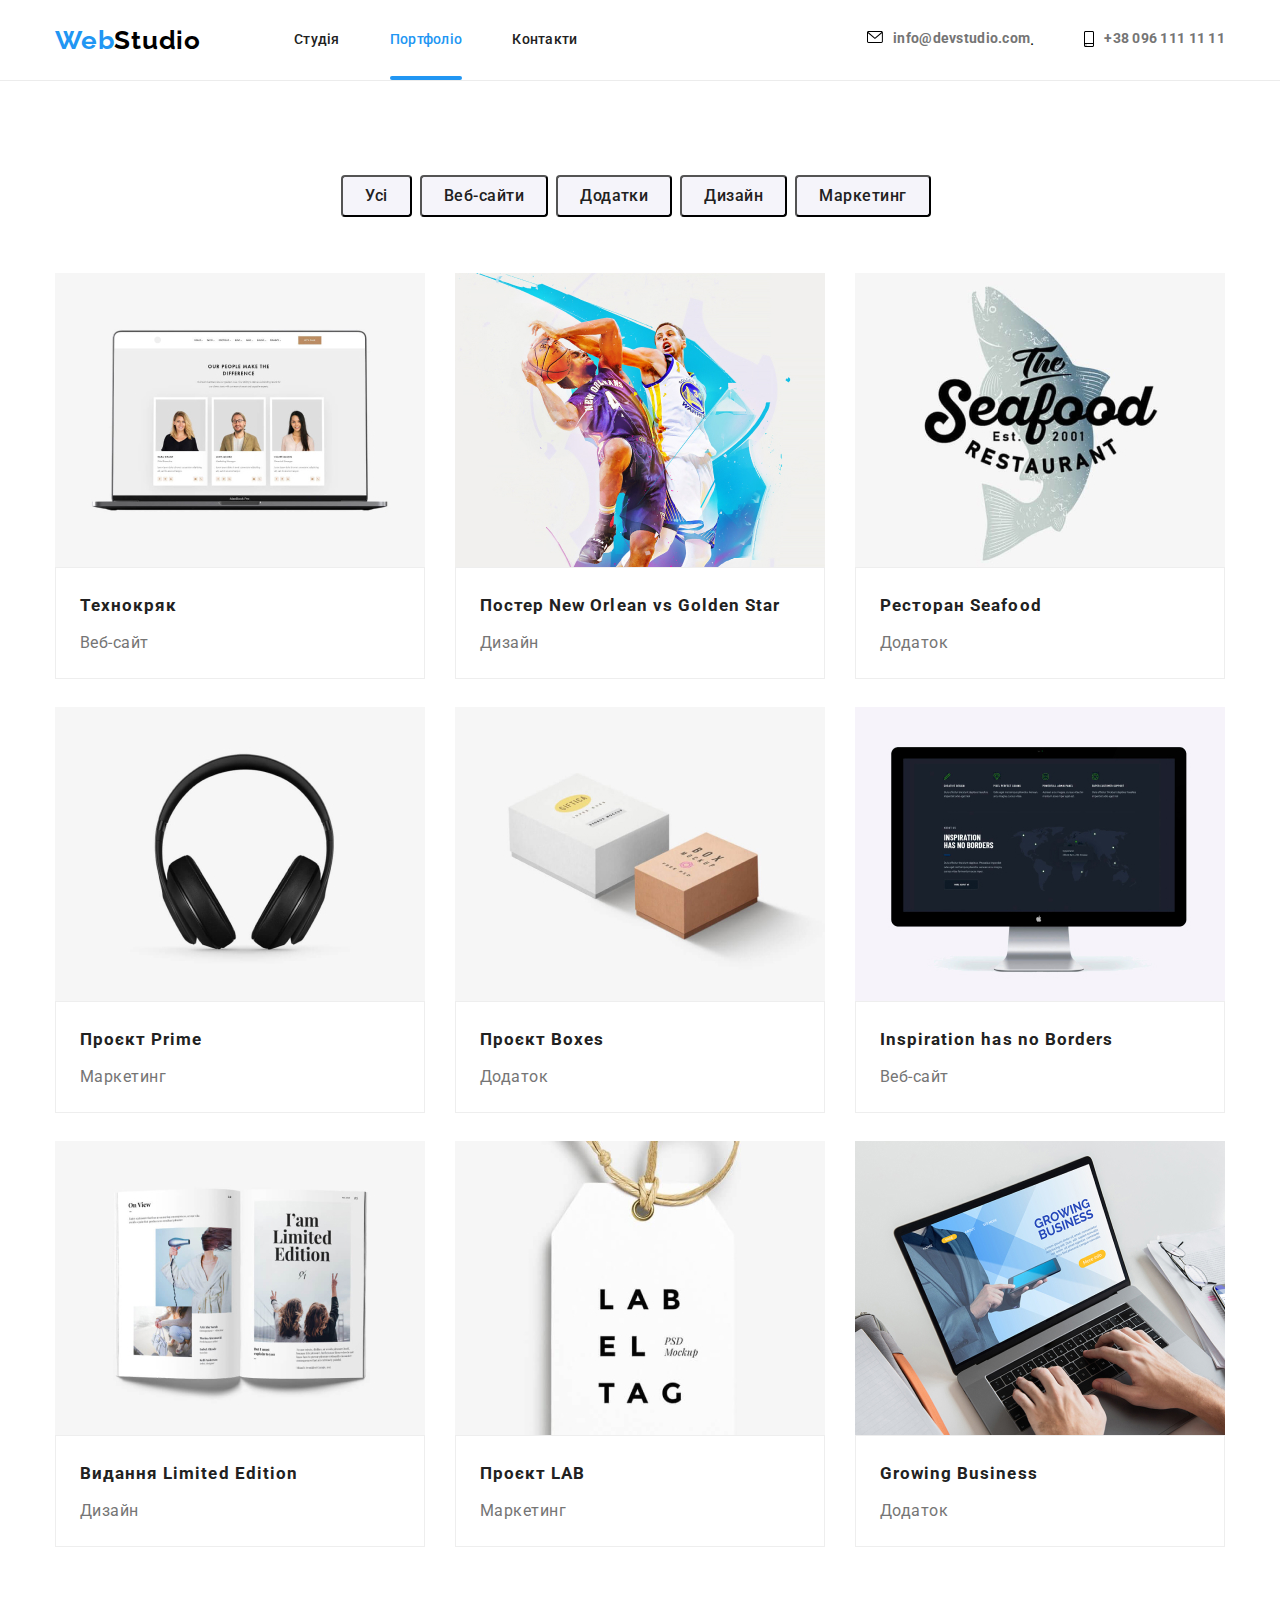
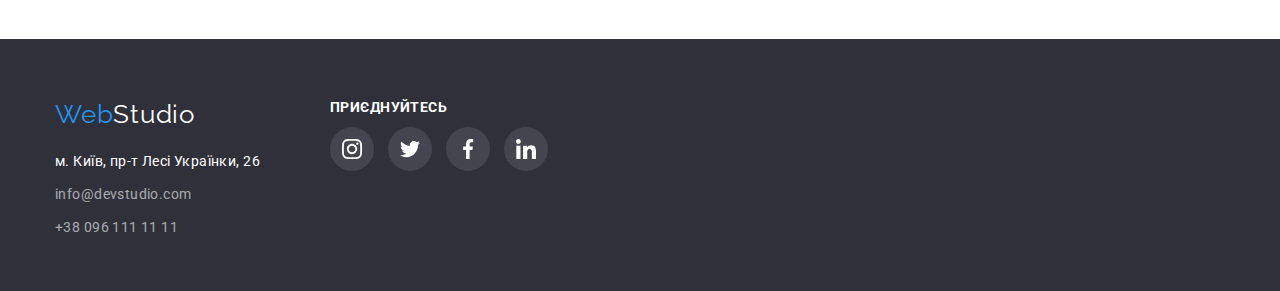
==== commit 2f639503: "правки" ====
--- a/portfolio.html
+++ b/portfolio.html
@@ -20,7 +20,7 @@
             <nav class="nav">
                 <a class="logo" href="./"><span class="logo-web">Web</span><span class="logo-studio">Studio</span></a>
                 <ul class="site-nav">
-                    <li class="list-link"><a class="link" href=" ">Студія</a></li>
+                    <li class="list-link"><a class="link" href="index.html">Студія</a></li>
                     <li class="list-link"><a class="link current" href="portfolio.html ">Портфоліо</a></li>
                     <li class="list-link"><a class="link" href=" ">Контакти</a></li>
                 </ul>
@@ -54,82 +54,148 @@
             <div class="container">
                 <ul class="card-list">
                     <li class="card-portfolio ">
-                        <div>
-                            <a href=" "><img class="card-img " src="./images/img.jpg " alt=" " width="370 " height="294 "></div>
-                        <div class="card-overlay ">
-                            <div class=" card-thumb ">
-                                <p class="card-text ">Ресурс пропонує комплексні пропозиції з різним рівнем функціоналу та сервісів. Все це дозволить відвідувачу отримати вичерпні відомості про компанію чи приватну особу. </div>
-                            </p>
-                        </div>
-                        <div class=" card-item ">
-                            <h2 class="portfolio-site ">Технокряк</h2>
-                            <p class="portfolio-site-rev ">Веб-сайт</p>
-                        </div>
-                        </a>
-                    </li>
-                    <li class="card-portfolio ">
-                        <a href=" "><img src="./images/img-2.jpg " alt=" " width="370 " height="294 ">
-                            <div class="card-item ">
-                                <h2 class="portfolio-site ">Постер New Orlean vs Golden Star</h2>
-                                <p class="portfolio-site-rev ">Дизайн</p>
-                            </div>
-                        </a>
-                    </li>
-                    <li class="card-portfolio ">
-                        <a href=" "><img src="./images/img-3.jpg " alt=" " width="370 " height="294 ">
-                            <div class="card-item ">
-                                <h2 class="portfolio-site ">Дизайн</h2>
-                                <p class="portfolio-site-rev ">Додаток</p>
-                            </div>
-                        </a>
-                    </li>
-                    <li class="card-portfolio ">
-                        <a href=" "><img src="./images/img-4.jpg " alt=" " width="370 " height="294 ">
-                            <div class="card-item ">
-                                <h2 class="portfolio-site ">Проєкт Prime</h2>
-                                <p class="portfolio-site-rev ">Маркетинг</p>
-                            </div>
-                        </a>
-                    </li>
-                    <li class="card-portfolio ">
-                        <a href=" "><img src="./images/img-5.jpg " alt=" " width="370 " height="294 ">
-                            <div class="card-item ">
-                                <h2 class="portfolio-site ">Проєкт Boxes</h2>
-                                <p class="portfolio-site-rev ">Додаток</p>
-                            </div>
-                        </a>
-                    </li>
-                    <li class="card-portfolio ">
-                        <a href=" "><img src="./images/img-6.jpg " alt=" " width="370 " height="294 ">
-                            <div class="card-item ">
-                                <h2 class="portfolio-site ">Inspiration has no Borders</h2>
-                                <p class="portfolio-site-rev ">Веб-сайт</p>
-                            </div>
-                        </a>
-                    </li>
-                    <li class="card-portfolio ">
-                        <a href=" "><img src="./images/img-7.jpg " alt=" " width="370 " height="294 ">
-                            <div class="card-item ">
-                                <h2 class="portfolio-site ">Видання Limited Edition</h2>
-                                <p class="portfolio-site-rev ">Дизайн</p>
-                            </div>
-                        </a>
-                    </li>
-                    <li class="card-portfolio ">
-                        <a href=" "><img src="./images/img-8.jpg " alt=" " width="370 " height="294 ">
-                            <div class="card-item ">
-                                <h2 class="portfolio-site ">Проєкт LAB</h2>
-                                <p class="portfolio-site-rev ">Маркетинг</p>
-                            </div>
-                        </a>
-                    </li>
-                    <li class="card-portfolio ">
-                        <a href=" "><img src="./images/img-9.jpg " alt=" " width="370 " height="294 ">
-                            <div class="card-item ">
-                                <h2 class="portfolio-site ">Growing Business</h2>
-                                <p class="portfolio-site-rev ">Додаток</p>
-                            </div>
-                        </a>
+                        <div class="cards">
+                            <a class="card-link" href=" ">
+                                <div class="card-overlay ">
+                                    <img class="main-img" src="./images/img.jpg " alt=" " width="370 " height="294 ">
+                                    <p class="section-text">Ресурс пропонує комплексні пропозиції з різним рівнем функціоналу та сервісів. Все це дозволить відвідувачу отримати вичерпні відомості про компанію чи приватну особу.
+                                    </p>
+                                </div>
+                                <div class=" card-item ">
+                                    <h2 class="portfolio-site ">Технокряк</h2>
+                                    <p class="portfolio-site-rev ">Веб-сайт</p>
+                                </div>
+
+                            </a>
+                        </div>
+                    </li>
+                    <li class="card-portfolio ">
+                        <div class="cards">
+                            <a class="card-link" href=" ">
+                                <div class="card-overlay ">
+                                    <img class="main-img" src="./images/img-2.jpg " alt=" " width="370 " height="294 ">
+                                    <p class="section-text">Ресурс пропонує комплексні пропозиції з різним рівнем функціоналу та сервісів. Все це дозволить відвідувачу отримати вичерпні відомості про компанію чи приватну особу.
+                                    </p>
+                                </div>
+                                <div class=" card-item ">
+                                    <h2 class="portfolio-site ">Постер New Orlean vs Golden Star</h2>
+                                    <p class="portfolio-site-rev ">Дизайн</p>
+                                </div>
+
+                            </a>
+                        </div>
+                    </li>
+                    <li class="card-portfolio ">
+                        <div class="cards">
+                            <a class="card-link" href=" ">
+                                <div class="card-overlay ">
+                                    <img class="main-img" src="./images/img-3.jpg " alt=" " width="370 " height="294 ">
+                                    <p class="section-text">Ресурс пропонує комплексні пропозиції з різним рівнем функціоналу та сервісів. Все це дозволить відвідувачу отримати вичерпні відомості про компанію чи приватну особу.
+                                    </p>
+                                </div>
+                                <div class=" card-item ">
+                                    <h2 class="portfolio-site ">Ресторан Seafood</h2>
+                                    <p class="portfolio-site-rev ">Додаток</p>
+                                </div>
+
+                            </a>
+                        </div>
+                    </li>
+                    <li class="card-portfolio ">
+                        <div class="cards">
+                            <a class="card-link" href=" ">
+                                <div class="card-overlay ">
+                                    <img class="main-img" src="./images/img-4.jpg " alt=" " width="370 " height="294 ">
+                                    <p class="section-text">Ресурс пропонує комплексні пропозиції з різним рівнем функціоналу та сервісів. Все це дозволить відвідувачу отримати вичерпні відомості про компанію чи приватну особу.
+                                    </p>
+                                </div>
+                                <div class=" card-item ">
+                                    <h2 class="portfolio-site ">Проєкт Prime</h2>
+                                    <p class="portfolio-site-rev ">Маркетинг</p>
+                                </div>
+
+                            </a>
+                        </div>
+                    </li>
+                    <li class="card-portfolio ">
+                        <div class="cards">
+                            <a class="card-link" href=" ">
+                                <div class="card-overlay ">
+                                    <img class="main-img" src="./images/img-5.jpg " alt=" " width="370 " height="294 ">
+                                    <p class="section-text">Ресурс пропонує комплексні пропозиції з різним рівнем функціоналу та сервісів. Все це дозволить відвідувачу отримати вичерпні відомості про компанію чи приватну особу.
+                                    </p>
+                                </div>
+                                <div class=" card-item ">
+                                    <h2 class="portfolio-site ">Проєкт Boxes</h2>
+                                    <p class="portfolio-site-rev ">Додаток</p>
+                                </div>
+
+                            </a>
+                        </div>
+                    </li>
+                    <li class="card-portfolio ">
+                        <div class="cards">
+                            <a class="card-link" href=" ">
+                                <div class="card-overlay ">
+                                    <img class="main-img" src="./images/img-6.jpg " alt=" " width="370 " height="294 ">
+                                    <p class="section-text">Ресурс пропонує комплексні пропозиції з різним рівнем функціоналу та сервісів. Все це дозволить відвідувачу отримати вичерпні відомості про компанію чи приватну особу.
+                                    </p>
+                                </div>
+                                <div class=" card-item ">
+                                    <h2 class="portfolio-site ">Inspiration has no Borders</h2>
+                                    <p class="portfolio-site-rev ">Веб-сайт</p>
+                                </div>
+
+                            </a>
+                        </div>
+                    </li>
+                    <li class="card-portfolio ">
+                        <div class="cards">
+                            <a class="card-link" href=" ">
+                                <div class="card-overlay ">
+                                    <img class="main-img" src="./images/img-7.jpg " alt=" " width="370 " height="294 ">
+                                    <p class="section-text">Ресурс пропонує комплексні пропозиції з різним рівнем функціоналу та сервісів. Все це дозволить відвідувачу отримати вичерпні відомості про компанію чи приватну особу.
+                                    </p>
+                                </div>
+                                <div class=" card-item ">
+                                    <h2 class="portfolio-site ">Видання Limited Edition</h2>
+                                    <p class="portfolio-site-rev ">Дизайн</p>
+                                </div>
+
+                            </a>
+                        </div>
+                    </li>
+                    <li class="card-portfolio ">
+                        <div class="cards">
+                            <a class="card-link" href=" ">
+                                <div class="card-overlay ">
+                                    <img class="main-img" src="./images/img-8.jpg " alt=" " width="370 " height="294 ">
+                                    <p class="section-text">Ресурс пропонує комплексні пропозиції з різним рівнем функціоналу та сервісів. Все це дозволить відвідувачу отримати вичерпні відомості про компанію чи приватну особу.
+                                    </p>
+                                </div>
+                                <div class=" card-item ">
+                                    <h2 class="portfolio-site ">Проєкт LAB</h2>
+                                    <p class="portfolio-site-rev ">Маркетинг</p>
+                                </div>
+
+                            </a>
+                        </div>
+                    </li>
+                    <li class="card-portfolio ">
+                        <div class="cards">
+                            <a class="card-link" href=" ">
+                                <div class="card-overlay ">
+                                    <img class="main-img" src="./images/img-9.jpg " alt=" " width="370 " height="294 ">
+                                    <p class="section-text">Ресурс пропонує комплексні пропозиції з різним рівнем функціоналу та сервісів. Все це дозволить відвідувачу отримати вичерпні відомості про компанію чи приватну особу.
+                                    </p>
+                                </div>
+                                <div class=" card-item ">
+                                    <h2 class="portfolio-site ">Growing Business</h2>
+                                    <p class="portfolio-site-rev ">Додаток</p>
+                                </div>
+
+                            </a>
+                        </div>
                     </li>
                 </ul>
             </div>
--- a/css/styles.css
+++ b/css/styles.css
@@ -154,31 +154,43 @@
     color: var(--color-text-action);
 }
 
-.current::after {
+.link:active {
+    color: #2196f3;
+}
+
+.link.current {
+    color: #2196f3;
+}
+
+.link {
+    position: relative;
+    padding-top: 32px;
+    padding-bottom: 32px;
+    color: #212121;
+    font-weight: 500;
+    font-size: 14px;
+    line-height: 1.14;
+    letter-spacing: 0.02em;
+    text-decoration: none;
+    transition: color 250ms cubic-bezier(0.4, 0, 0.2, 1);
+}
+
+.link::after {
+    content: '';
     position: absolute;
-    left: 0;
     bottom: 0;
-    content: '';
+    display: block;
     width: 100%;
     height: 4px;
-    background-color: var(--color-text-action);
-    transition: 250ms cubic-bezier(0.4, 0, 0.2, 1);
-    transform: scale(0%);
-}
-
-.link:hover::after,
-.link:focus::after {
-    transform: scale(100%);
-    transition: 250ms cubic-bezier(0.4, 0, 0.2, 1);
-}
-
-.link.current {}
-
-
-/* .current {
-    transition: 250ms cubic-bezier(0.4, 0, 0.2, 1);
-    transform: scale(0%);
-} */
+    background: #2196f3;
+    border-radius: 2px;
+    opacity: 0;
+}
+
+.link.current::after {
+    opacity: 1;
+    color: #2196f3;
+}
 
 
 /* контакты */
@@ -269,6 +281,7 @@
     text-align: center;
     width: 696px;
     margin: 0 auto;
+    margin-bottom: 30px;
 }
 
 .button-index {
@@ -315,8 +328,8 @@
     transform: translate(-50%, -50%);
     min-width: 528px;
     min-height: 581px;
-    /* box-shadow: 0px 1px 3px rgba(0, 0, 0, 0.12), 0px 1px 1px rgba(0, 0, 0, 0.14), 0px 2px 1px rgba(0, 0, 0, 0.2);
-    border-radius: 4px; */
+    box-shadow: 0px 1px 3px rgba(0, 0, 0, 0.12), 0px 1px 1px rgba(0, 0, 0, 0.14), 0px 2px 1px rgba(0, 0, 0, 0.2);
+    border-radius: 4px;
     background-color: var(--color-main);
 }
 
@@ -526,7 +539,7 @@
     height: 100%;
     background-color: var(--color-main);
     border-radius: 50%;
-    transition-property: color fill;
+    transition-property: color, fill, background-color;
     transition-duration: 250ms;
     transition-timing-function: cubic-bezier(0.4, 0, 0.2, 1);
 }
@@ -571,7 +584,7 @@
     width: inherit;
     height: inherit;
     cursor: pointer;
-    transition-property: color fill;
+    transition-property: color, fill, border-radius;
     transition-duration: 250ms;
     transition-timing-function: cubic-bezier(0.4, 0, 0.2, 1);
 }
@@ -703,7 +716,7 @@
     height: 100%;
     background-color: rgba(255, 255, 255, 0.1);
     border-radius: 50%;
-    transition-property: color fill;
+    transition-property: background-color;
     transition-duration: 250ms;
     transition-timing-function: cubic-bezier(0.4, 0, 0.2, 1);
 }
@@ -744,7 +757,7 @@
     padding-bottom: 6px;
     padding-left: 22px;
     padding-right: 22px;
-    transition-property: color, background-colo;
+    transition-property: color, background-color;
     transition-duration: 250ms;
     transition-timing-function: cubic-bezier(0.4, 0, 0.2, 1);
 }
@@ -768,12 +781,11 @@
 }
 
 .card-portfolio {
-    position: relative;
-    overflow: hidden;
     background: #FFFFFF;
     height: 404px;
     width: calc((100% - 60px)/ 3);
     border: 1px #EEEEEE;
+    /* box-shadow: 0px 1px 1px rgba(0, 0, 0, 0.12), 0px 4px 4px rgba(0, 0, 0, 0.06), 1px 4px 6px rgba(0, 0, 0, 0.16); */
     transition-property: box-shadow;
     transition-duration: 250ms;
     transition-timing-function: cubic-bezier(0.4, 0, 0.2, 1);
@@ -783,52 +795,54 @@
     margin-right: 0px;
 }
 
-.card-img {
+.cards {
+    width: 370px;
+    border-top-right-radius: 5px;
+    border-top-left-radius: 5px;
+}
+
+.card-link {}
+
+.card-overlay {
+    position: relative;
     overflow: hidden;
 }
 
-.card-overlay {
+.main-img {}
+
+.section-text {
     position: absolute;
+    opacity: 0;
     top: 0;
     left: 0;
     width: 100%;
-    height: 294px;
+    height: 100%;
+    margin-top: 0px;
+    margin-bottom: 0px;
+    padding: 63px 24px;
+    color: #ffffff;
     background-color: rgba(33, 150, 243, 0.9);
-    transform: translateY(140%);
-    transition: 250ms cubic-bezier(0.4, 0, 0.2, 1);
-}
-
-.card-portfolio:hover .card-overlay {
-    box-shadow: 0px 1px 1px rgba(0, 0, 0, 0.12), 0px 4px 4px rgba(0, 0, 0, 0.06), 1px 4px 6px rgba(0, 0, 0, 0.16);
-    transform: translateY(0%);
-}
-
-.card-thumb {
-    position: absolute;
-    display: flex;
-    top: 40%;
-    left: 50%;
-    transform: translate(-50%, -50%);
-    opacity: 1;
-    width: 322px;
-    height: 168px;
-    padding-top: 0;
-    padding-left: 24px;
-    padding-bottom: 0;
-    padding-right: 24px;
-}
-
-.card-text {
-    font-style: normal;
-    font-weight: 400;
+    font-weight: normal;
     font-size: 18px;
     line-height: 1.56;
-    letter-spacing: 0.03em;
-    color: #FFFFFF;
     text-align: left;
+    transform: translateY(100%);
+    transition: opacity 250ms cubic-bezier(0.4, 0, 0.2, 1), transform 250ms cubic-bezier(0.4, 0, 0.2, 1);
+}
+
+.cards:hover,
+.cards:focus {
+    box-shadow: 1px 4px 6px rgba(0, 0, 0, 0.16), 0px 4px 4px rgba(0, 0, 0, 0.06), 0px 1px 1px rgba(0, 0, 0, 0.12);
+}
+
+.cards:hover .section-text {
+    opacity: 1;
+    transform: translateY(0px);
 }
 
 .card-item {
+    position: relative;
+    z-index: 1;
     padding-left: 24px;
     padding-right: 22px;
     padding-top: 20px;
